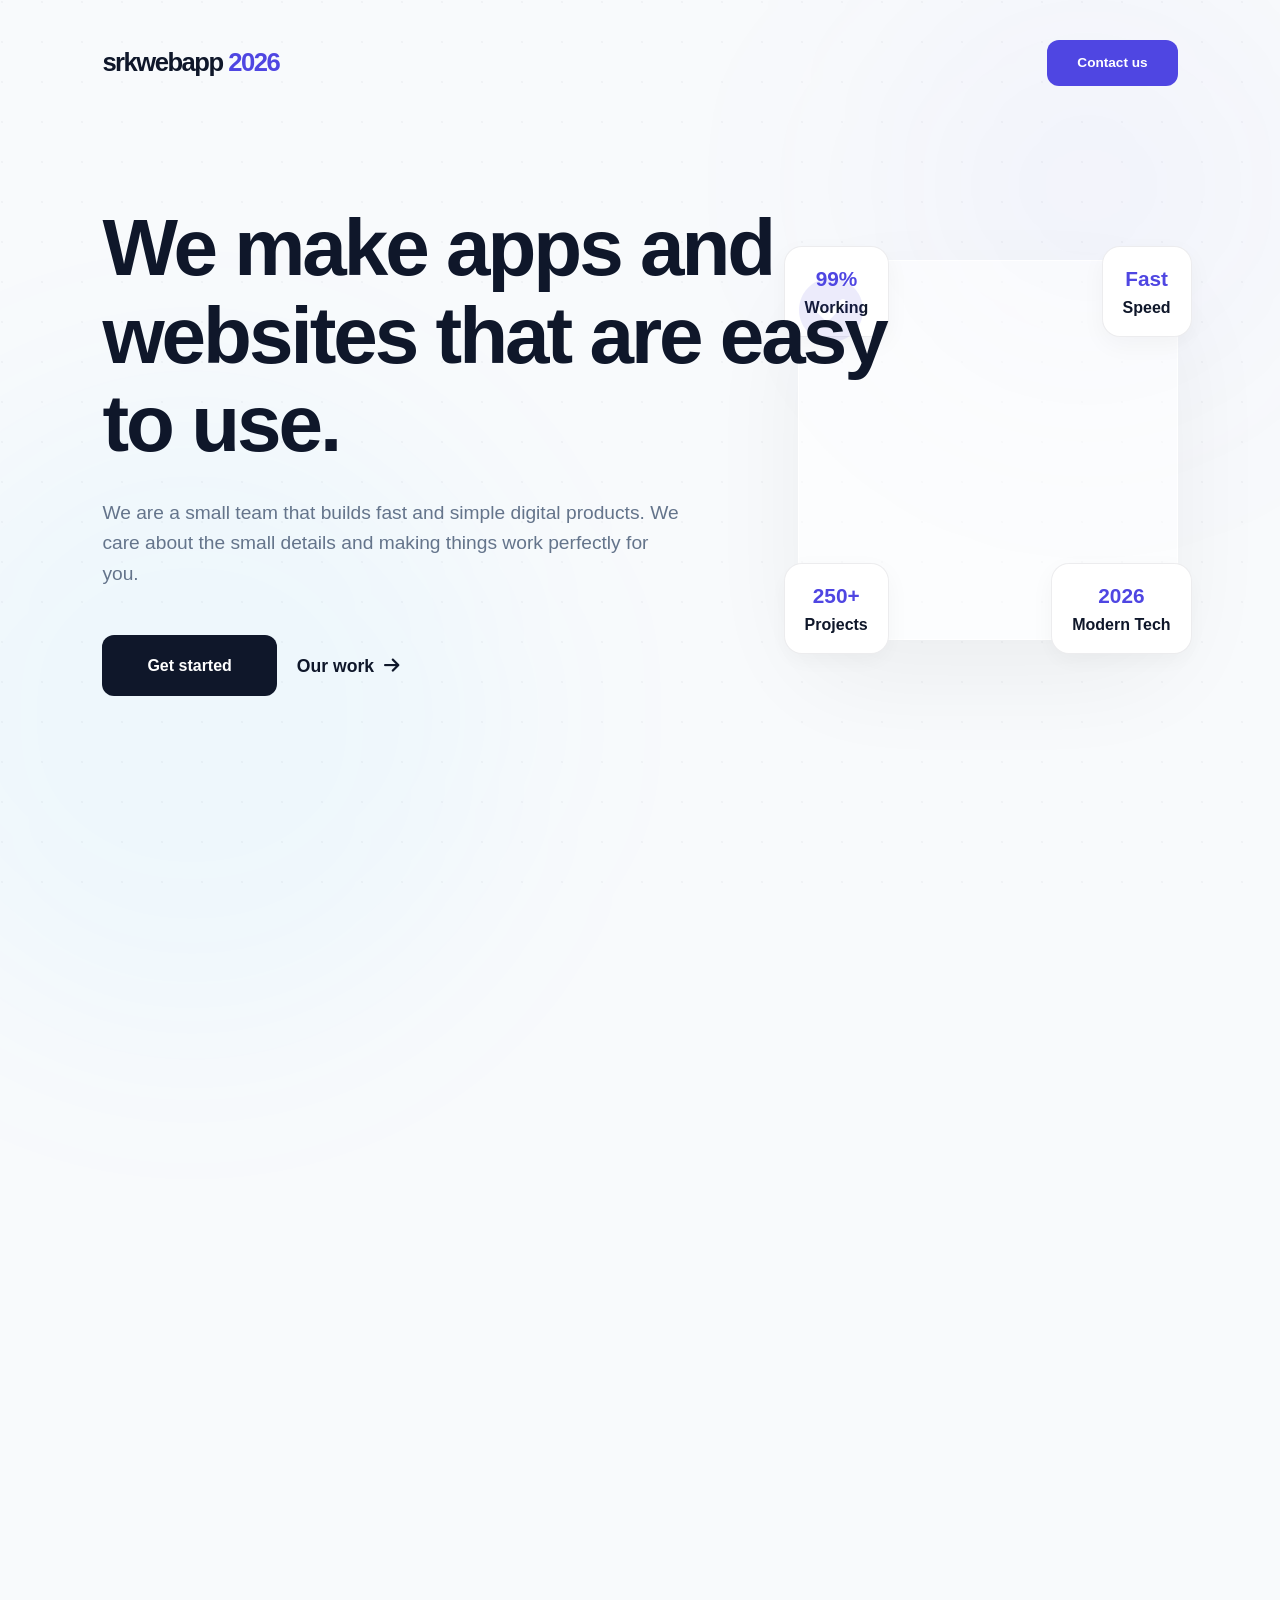
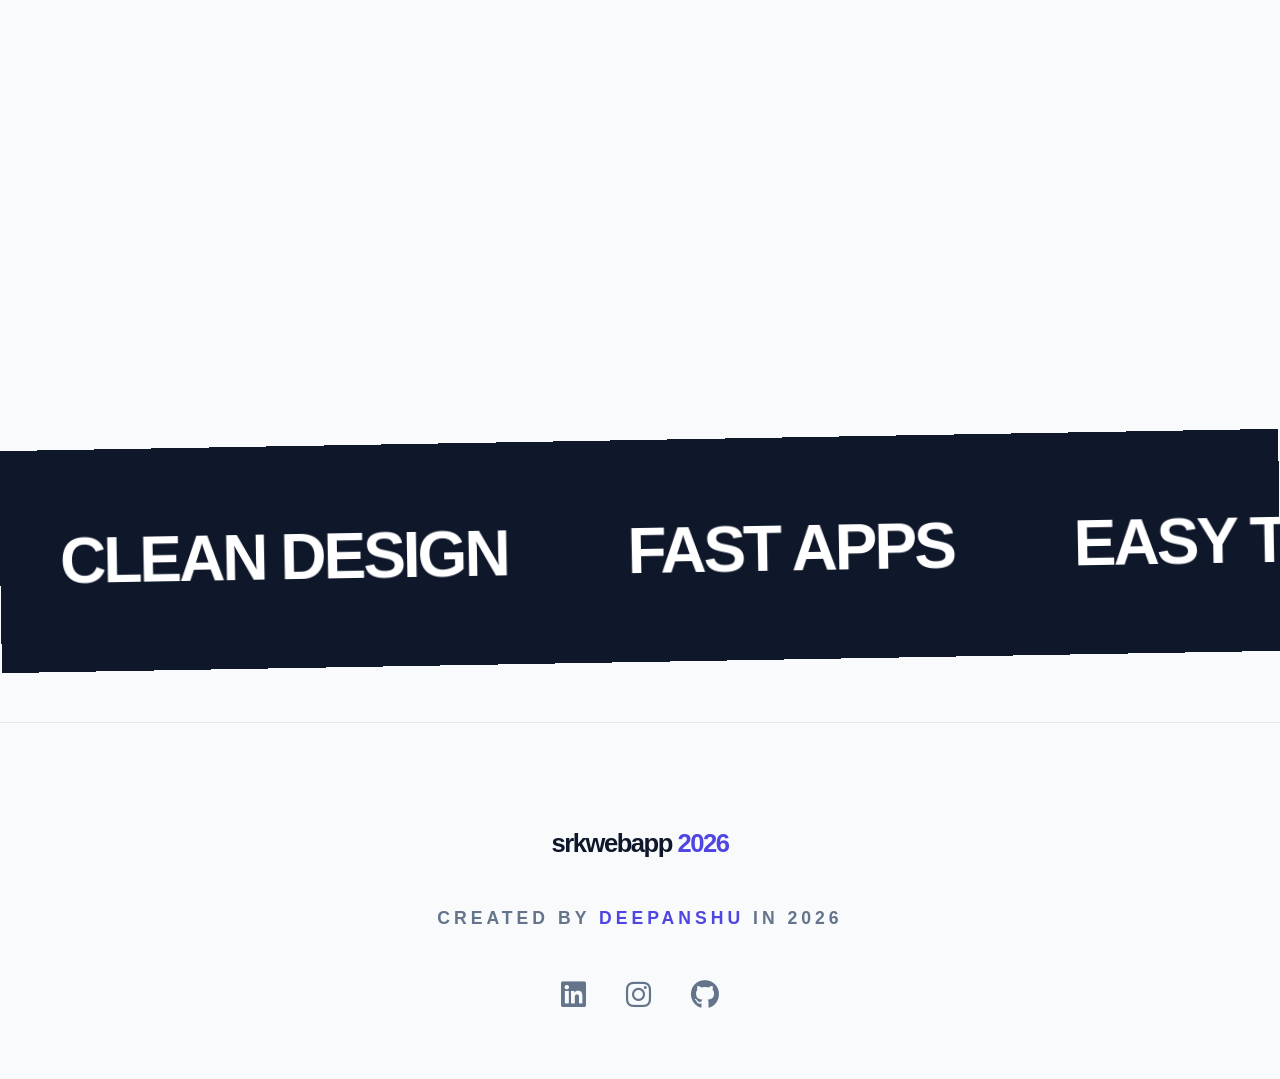
==== index.html @ eb06838a "Add files via upload" ====
<!DOCTYPE html>
<html lang="en">
<head>
    <meta charset="UTF-8">
    <meta name="viewport" content="width=device-width, initial-scale=1.0">
    <title>SRKWebApp | Deepanshu 2026</title>
    <link rel="stylesheet" href="https://cdnjs.cloudflare.com/ajax/libs/font-awesome/6.4.0/css/all.min.css">
    
    <style>
        :root {
            --primary: #4F46E2;
            --secondary: #0EA5E9;
            --accent: #F43F5E;
            --bg: #F8FAFC;
            --card-bg: rgba(255, 255, 255, 0.8);
            --text: #0F172A;
            --text-muted: #64748B;
            --glass: rgba(255, 255, 255, 0.8);
            --easing: cubic-bezier(0.16, 1, 0.3, 1);
            --border: rgba(15, 23, 42, 0.08);
        }

        * {
            margin: 0;
            padding: 0;
            box-sizing: border-box;
        }

        body {
            font-family: -apple-system, BlinkMacSystemFont, "Segoe UI", Roboto, Helvetica, Arial, sans-serif, "Apple Color Emoji", "Segoe UI Emoji";
            background-color: var(--bg);
            color: var(--text);
            line-height: 1.6;
            overflow-x: hidden;
            -webkit-font-smoothing: antialiased;
            cursor: default;
        }

        a, button, .wheel-card, .magnetic { cursor: pointer; }

        .bg-canvas {
            position: fixed;
            inset: 0;
            z-index: -2;
            background-image: radial-gradient(circle at 2px 2px, rgba(15, 23, 42, 0.03) 1px, transparent 0);
            background-size: 40px 40px;
        }

        .glow {
            position: fixed;
            width: 50vw;
            height: 50vw;
            border-radius: 50%;
            pointer-events: none;
            z-index: -1;
            filter: blur(100px);
            background: radial-gradient(circle, rgba(79, 70, 226, 0.05) 0%, transparent 70%);
        }
        .glow-1 { top: -15%; right: -10%; }
        .glow-2 { bottom: -15%; left: -10%; background: rgba(14, 165, 233, 0.04); }

        header {
            position: fixed;
            top: 0; width: 100%;
            padding: 40px 8%;
            display: flex;
            justify-content: space-between;
            align-items: center;
            z-index: 1000;
            transition: 0.6s var(--easing);
        }

        header.scrolled {
            padding: 20px 8%;
            background: var(--glass);
            backdrop-filter: blur(25px);
            border-bottom: 1px solid var(--border);
        }

        .logo { 
            font-size: 1.6rem; 
            font-weight: 800; 
            text-decoration: none; 
            color: var(--text); 
            letter-spacing: -1.5px; 
            text-transform: lowercase;
        }
        .logo span { color: var(--primary); }

        .hero {
            height: 100vh;
            display: flex;
            align-items: center;
            padding: 0 8%;
            position: relative;
        }

        .hero-content { max-width: 800px; position: relative; z-index: 2; }
        .hero h1 { font-size: clamp(2.5rem, 8vw, 5rem); line-height: 1.1; margin-bottom: 30px; font-weight: 800; letter-spacing: -3px; }
        .hero p { font-size: 1.2rem; color: var(--text-muted); max-width: 580px; margin-bottom: 45px; }

        .btn {
            padding: 18px 45px;
            background: var(--text);
            color: white;
            text-decoration: none;
            border-radius: 12px;
            font-weight: 700;
            display: inline-flex;
            align-items: center;
            gap: 12px;
            transition: 0.6s var(--easing);
            border: none;
        }
        .btn:hover { background: var(--primary); transform: translateY(-5px); box-shadow: 0 15px 35px rgba(79, 70, 226, 0.2); }

        .wheel-section {
            height: 120vh;
            display: flex;
            align-items: center;
            justify-content: center;
            overflow: hidden;
            perspective: 2000px;
            background: radial-gradient(circle at center, rgba(79, 70, 226, 0.02) 0%, transparent 80%);
        }

        .wheel-container {
            position: relative;
            width: 400px;
            height: 480px;
            transform-style: preserve-3d;
            transition: transform 0.1s linear;
        }

        .wheel-card {
            position: absolute;
            inset: 0;
            background: white;
            backdrop-filter: blur(15px);
            border-radius: 32px;
            border: 1px solid var(--border);
            padding: 40px;
            display: flex;
            flex-direction: column;
            justify-content: center;
            text-align: center;
            backface-visibility: hidden;
            box-shadow: 0 20px 60px rgba(0,0,0,0.03);
            transition: 0.6s var(--easing);
        }
        .wheel-card i { font-size: 3rem; color: var(--primary); margin-bottom: 25px; }
        .wheel-card h3 { font-size: 1.6rem; font-weight: 800; margin-bottom: 12px; }
        .wheel-card p { color: var(--text-muted); font-size: 1rem; line-height: 1.5; }

        .plate-container {
            position: absolute;
            width: 380px;
            height: 380px;
            perspective: 2500px;
            right: 8%;
            top: 50%;
            transform: translateY(-50%);
            z-index: 1;
        }

        .data-plate {
            width: 100%;
            height: 100%;
            background: rgba(255, 255, 255, 0.5);
            backdrop-filter: blur(30px);
            border: 1px solid rgba(255, 255, 255, 0.8);
            border-radius: 60px;
            position: relative;
            transform-style: preserve-3d;
            box-shadow: 0 40px 100px rgba(0,0,0,0.05);
        }

        .corner-data {
            position: absolute;
            padding: 15px 20px;
            background: white;
            border-radius: 18px;
            box-shadow: 0 8px 25px rgba(0,0,0,0.04);
            border: 1px solid var(--border);
            font-weight: 700;
            transition: 0.6s var(--easing);
            text-align: center;
        }
        .corner-data:hover { transform: scale(1.1) translateZ(50px); border-color: var(--primary); }
        .c-1 { top: -15px; left: -15px; }
        .c-2 { top: -15px; right: -15px; }
        .c-3 { bottom: -15px; left: -15px; }
        .c-4 { bottom: -15px; right: -15px; }

        .data-val { display: block; font-size: 1.3rem; font-weight: 800; color: var(--primary); }

        .ticker {
            padding: 60px 0;
            background: var(--text);
            color: white;
            overflow: hidden;
            transform: rotate(-1deg);
            margin: 60px 0;
            font-weight: 800;
        }

        .ticker-track { display: flex; width: max-content; animation: scroll 60s linear infinite; }
        @keyframes scroll { 0% { transform: translateX(0); } 100% { transform: translateX(-50%); } }
        .ticker-item { font-size: 4rem; padding: 0 60px; letter-spacing: -3px; }

        footer {
            padding: 100px 8% 60px;
            text-align: center;
            border-top: 1px solid var(--border);
        }

        .footer-credit {
            margin-top: 40px;
            font-weight: 800;
            font-size: 1.1rem;
            letter-spacing: 4px;
            text-transform: uppercase;
            color: var(--text-muted);
        }
        .footer-credit span { color: var(--primary); }

        .social-links {
            display: flex;
            justify-content: center;
            gap: 40px;
            margin-top: 40px;
        }
        .social-links a { font-size: 1.8rem; color: var(--text-muted); transition: 0.3s; }
        .social-links a:hover { color: var(--primary); transform: translateY(-8px); }

        @media (max-width: 1150px) {
            .plate-container { display: none; }
            .hero { text-align: center; justify-content: center; }
            .hero p { margin: 0 auto 40px; }
            .wheel-container { width: 320px; height: 420px; }
        }
    </style>
</head>
<body>

    <div class="bg-canvas"></div>
    <div class="glow glow-1"></div>
    <div class="glow glow-2"></div>

    <header id="navbar">
        <a href="#" class="logo">srkwebapp <span>2026</span></a>
        <a href="#contact" class="btn" style="padding: 12px 30px; font-size: 0.85rem; background: var(--primary);">Contact us</a>
    </header>

    <main>
        <section class="hero">
            <div class="hero-content">
                <h1 id="hero-title">We make apps and websites that are easy to use.</h1>
                <p>We are a small team that builds fast and simple digital products. We care about the small details and making things work perfectly for you.</p>
                <div style="display: flex; gap: 20px; justify-content: inherit;">
                    <a href="#contact" class="btn">Get started</a>
                    <a href="#services" style="text-decoration: none; color: var(--text); font-weight: 750; display: flex; align-items: center; gap: 10px; font-size: 1.1rem;">Our work <i class="fas fa-arrow-right"></i></a>
                </div>
            </div>

            <div class="plate-container">
                <div class="data-plate">
                    <div class="corner-data c-1 magnetic">
                        <span class="data-val">99%</span>
                        <span>Working</span>
                    </div>
                    <div class="corner-data c-2 magnetic">
                        <span class="data-val">Fast</span>
                        <span>Speed</span>
                    </div>
                    <div class="corner-data c-3 magnetic">
                        <span class="data-val">250+</span>
                        <span>Projects</span>
                    </div>
                    <div class="corner-data c-4 magnetic">
                        <span class="data-val">2026</span>
                        <span>Modern Tech</span>
                    </div>
                    <div style="font-size: 4rem; color: var(--primary); opacity: 0.1;">
                        <i class="fas fa-check-circle"></i>
                    </div>
                </div>
            </div>
        </section>

        <section class="wheel-section" id="services">
            <div class="wheel-container" id="wheel">
                <div class="wheel-card">
                    <i class="fas fa-mobile-alt"></i>
                    <h3>Phone Apps</h3>
                    <p>We build simple apps for your phone that work great every time.</p>
                </div>
                <div class="wheel-card">
                    <i class="fas fa-laptop-code"></i>
                    <h3>Websites</h3>
                    <p>We build fast websites that help your business reach more people.</p>
                </div>
                <div class="wheel-card">
                    <i class="fas fa-heart"></i>
                    <h3>Good Design</h3>
                    <p>We make things look clean and easy to find, so you don't get lost.</p>
                </div>
                <div class="wheel-card">
                    <i class="fas fa-expand-arrows-alt"></i>
                    <h3>Ready for More</h3>
                    <p>Our code is built to stay fast even as your business gets bigger.</p>
                </div>
                <div class="wheel-card">
                    <i class="fas fa-smile"></i>
                    <h3>We're Here to Help</h3>
                    <p>If you have a problem, we are here to talk and fix it quickly.</p>
                </div>
            </div>
        </section>

        <div class="ticker">
            <div class="ticker-track">
                <div class="ticker-item">CLEAN DESIGN</div>
                <div class="ticker-item">FAST APPS</div>
                <div class="ticker-item">EASY TO USE</div>
                <div class="ticker-item">SIMPLE TECH</div>
                <div class="ticker-item">CLEAN DESIGN</div>
                <div class="ticker-item">FAST APPS</div>
                <div class="ticker-item">EASY TO USE</div>
                <div class="ticker-item">SIMPLE TECH</div>
            </div>
        </div>
    </main>

    <footer>
        <div class="logo">srkwebapp <span>2026</span></div>
        <div class="footer-credit">
            Created by <span>DEEpanshu</span> in 2026
        </div>
        <div class="social-links">
            <a href="https://www.linkedin.com/in/iamdeepanshukumar" target="_blank"><i class="fab fa-linkedin"></i></a>
            <a href="https://www.instagram.com/iamdeepanshukumar/" target="_blank"><i class="fab fa-instagram"></i></a>
            <a href="#"><i class="fab fa-github"></i></a>
        </div>
    </footer>

    <script>
        document.addEventListener('DOMContentLoaded', () => {
            const wheel = document.getElementById('wheel');
            const cards = document.querySelectorAll('.wheel-card');
            const plate = document.querySelector('.data-plate');
            const navbar = document.getElementById('navbar');
            
            const totalCards = cards.length;
            const radius = window.innerWidth > 1150 ? 550 : 400;
            const angleStep = 360 / totalCards;
            let currentRotation = 0;

            cards.forEach((card, i) => {
                card.style.transform = `rotateY(${i * angleStep}deg) translateZ(${radius}px)`;
            });

            function updateWheel() {
                currentRotation += 0.08;
                wheel.style.transform = `rotateY(${currentRotation}deg)`;
                requestAnimationFrame(updateWheel);
            }
            updateWheel();

            document.addEventListener('mousemove', (e) => {
                if (plate) {
                    const tiltX = (window.innerWidth / 2 - e.pageX) / 45;
                    const tiltY = (window.innerHeight / 2 - e.pageY) / 45;
                    plate.style.transform = `rotateY(${tiltX}deg) rotateX(${tiltY}deg)`;
                }
            });

            const magnetics = document.querySelectorAll('.magnetic, a, button');
            magnetics.forEach(el => {
                el.addEventListener('mousemove', (e) => {
                    const rect = el.getBoundingClientRect();
                    const x = (e.clientX - rect.left - rect.width / 2) * 0.3;
                    const y = (e.clientY - rect.top - rect.height / 2) * 0.3;
                    el.style.transform = `translate(${x}px, ${y}px)`;
                });
                el.addEventListener('mouseleave', () => {
                    el.style.transform = 'translate(0, 0)';
                });
            });

            const observer = new IntersectionObserver((entries) => {
                entries.forEach(entry => {
                    if (entry.isIntersecting) {
                        entry.target.animate([
                            { opacity: 0, transform: 'translateY(40px)' },
                            { opacity: 1, transform: 'translateY(0)' }
                        ], { duration: 1200, easing: 'cubic-bezier(0.16, 1, 0.3, 1)', fill: 'forwards' });
                        observer.unobserve(entry.target);
                    }
                });
            }, { threshold: 0.1 });

            document.querySelectorAll('section, footer').forEach(el => observer.observe(el));

            window.addEventListener('scroll', () => {
                navbar.classList.toggle('scrolled', window.scrollY > 80);
            });
        });
    </script>
</body>
</html>
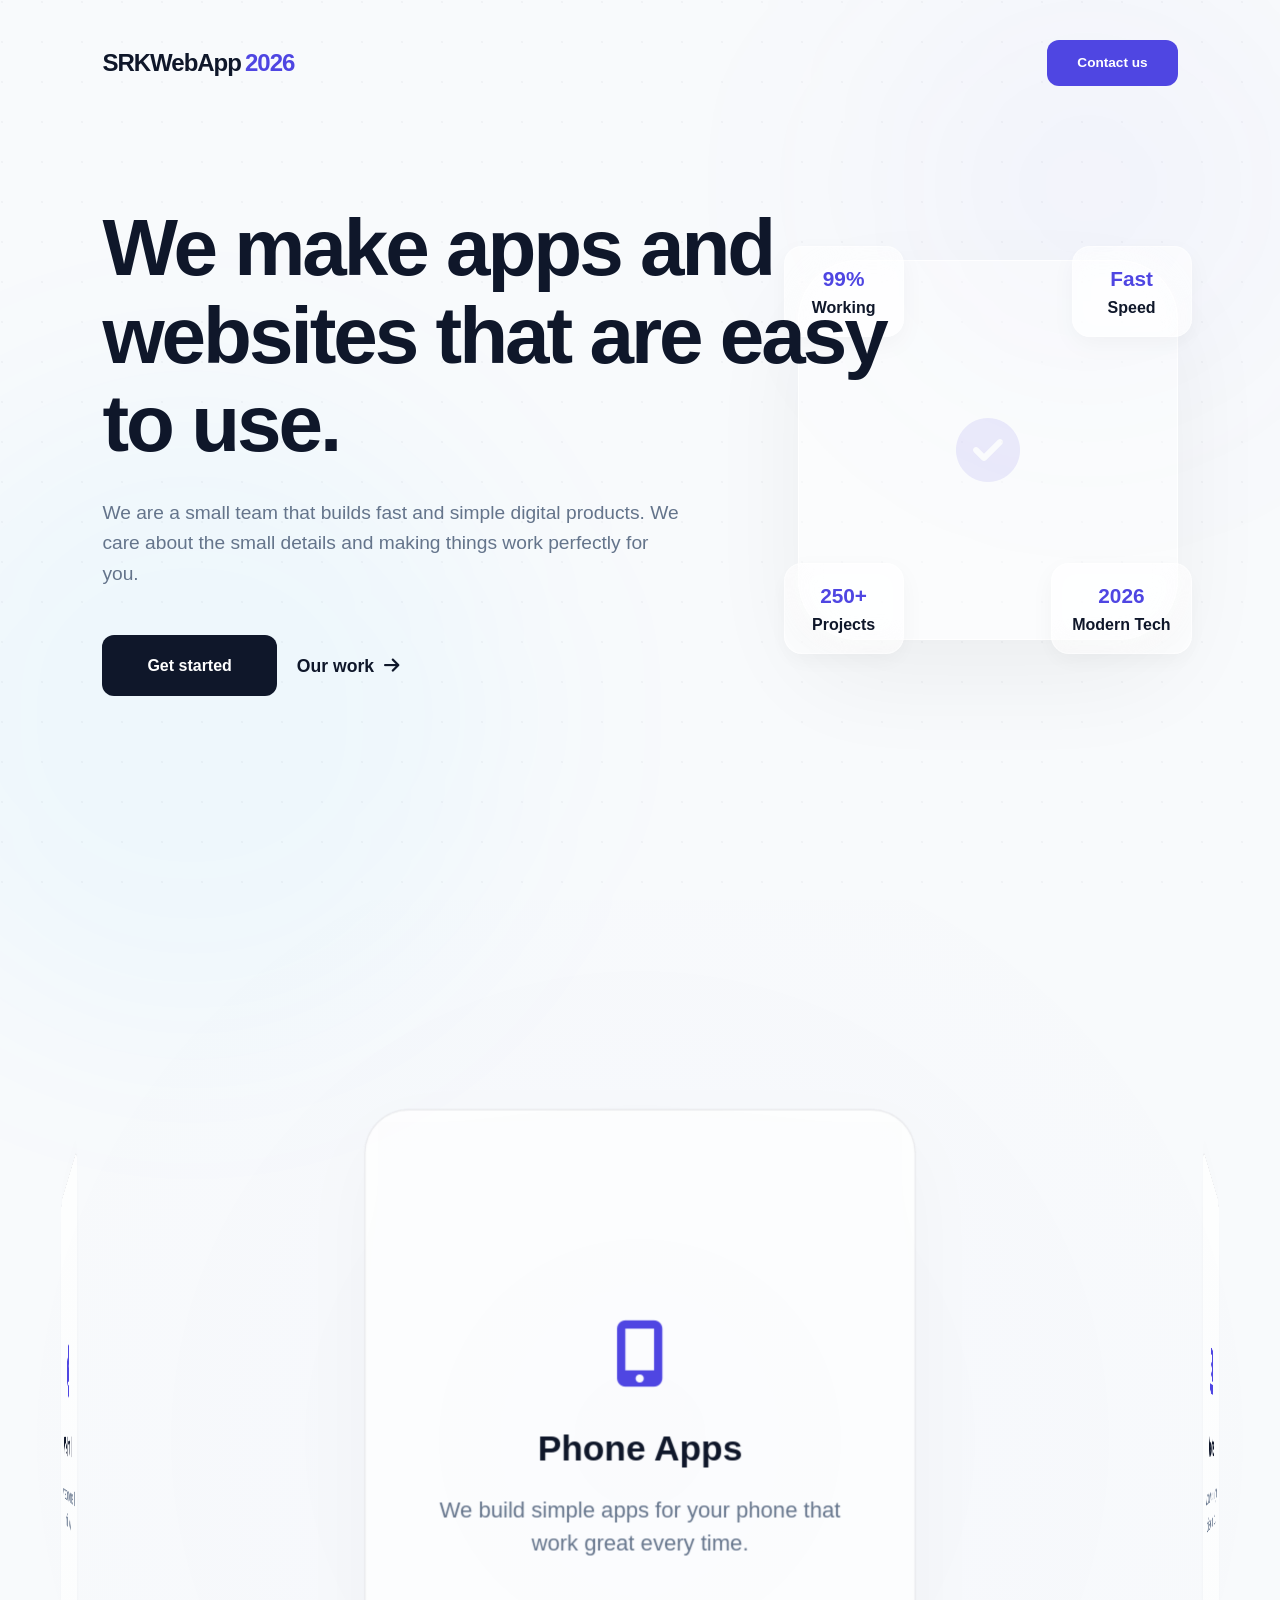
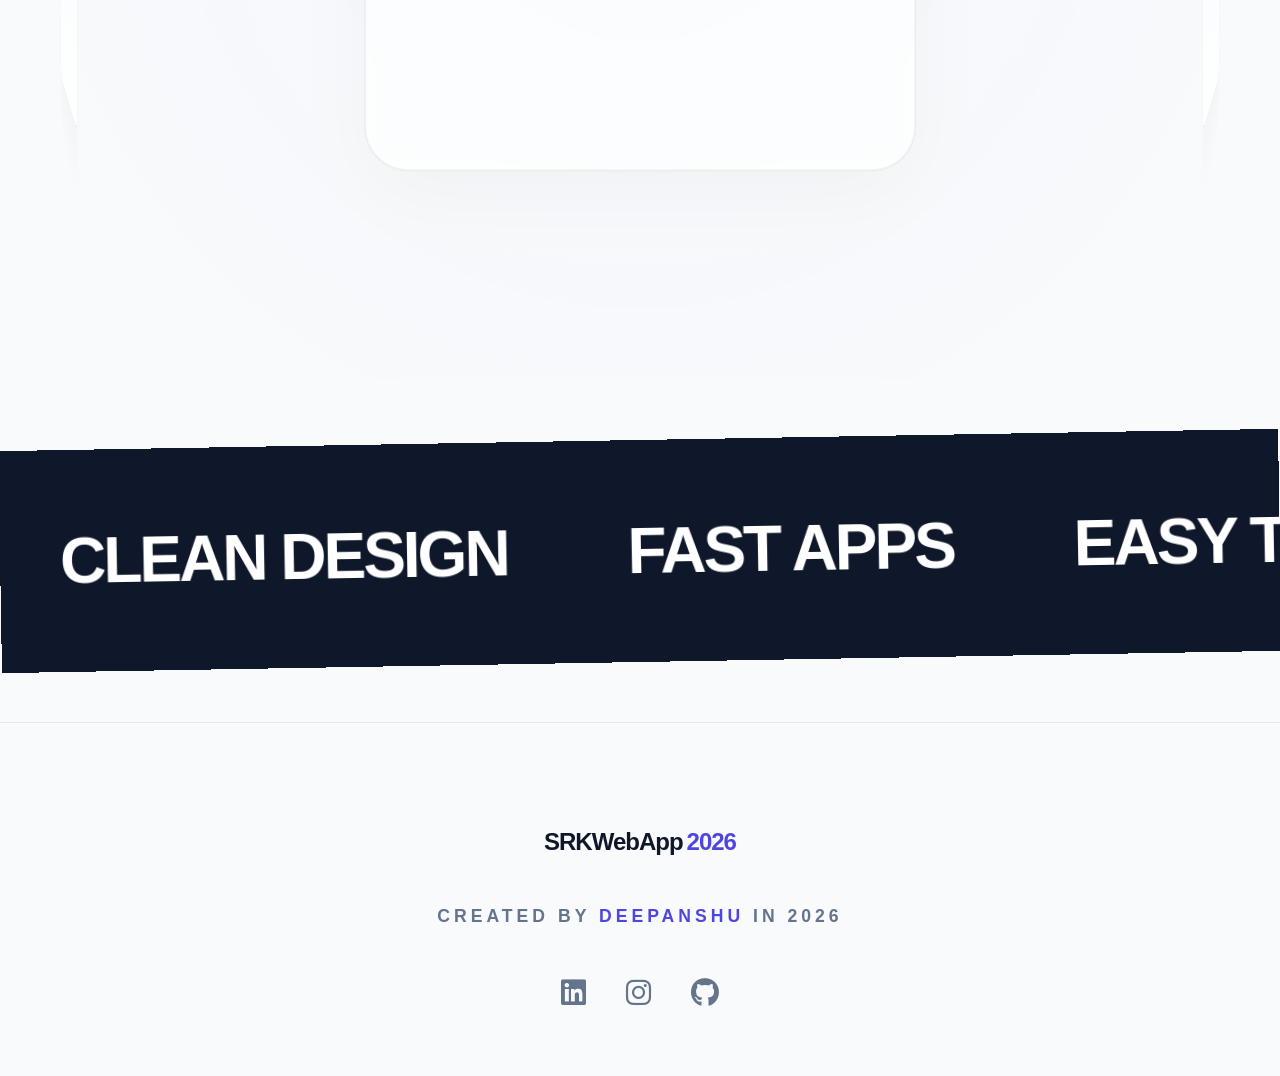
==== commit 6196f4c3: "Add files via upload" ====
--- a/index.html
+++ b/index.html
@@ -15,7 +15,7 @@
             --card-bg: rgba(255, 255, 255, 0.8);
             --text: #0F172A;
             --text-muted: #64748B;
-            --glass: rgba(255, 255, 255, 0.8);
+            --glass: rgba(255, 255, 255, 0.7);
             --easing: cubic-bezier(0.16, 1, 0.3, 1);
             --border: rgba(15, 23, 42, 0.08);
         }
@@ -61,7 +61,8 @@
 
         header {
             position: fixed;
-            top: 0; width: 100%;
+            top: 0; 
+            width: 100%;
             padding: 40px 8%;
             display: flex;
             justify-content: space-between;
@@ -78,12 +79,14 @@
         }
 
         .logo { 
-            font-size: 1.6rem; 
+            font-size: 1.5rem; 
             font-weight: 800; 
             text-decoration: none; 
             color: var(--text); 
-            letter-spacing: -1.5px; 
-            text-transform: lowercase;
+            letter-spacing: -1px;
+            display: flex;
+            align-items: center;
+            gap: 4px;
         }
         .logo span { color: var(--primary); }
 
@@ -135,7 +138,7 @@
         .wheel-card {
             position: absolute;
             inset: 0;
-            background: white;
+            background: rgba(255, 255, 255, 0.7);
             backdrop-filter: blur(15px);
             border-radius: 32px;
             border: 1px solid var(--border);
@@ -166,7 +169,7 @@
         .data-plate {
             width: 100%;
             height: 100%;
-            background: rgba(255, 255, 255, 0.5);
+            background: rgba(255, 255, 255, 0.4);
             backdrop-filter: blur(30px);
             border: 1px solid rgba(255, 255, 255, 0.8);
             border-radius: 60px;
@@ -178,15 +181,21 @@
         .corner-data {
             position: absolute;
             padding: 15px 20px;
-            background: white;
+            background: rgba(255, 255, 255, 0.6);
+            backdrop-filter: blur(12px);
             border-radius: 18px;
             box-shadow: 0 8px 25px rgba(0,0,0,0.04);
-            border: 1px solid var(--border);
+            border: 1px solid rgba(255, 255, 255, 0.5);
             font-weight: 700;
             transition: 0.6s var(--easing);
             text-align: center;
-        }
-        .corner-data:hover { transform: scale(1.1) translateZ(50px); border-color: var(--primary); }
+            min-width: 120px;
+        }
+        .corner-data:hover { 
+            transform: scale(1.1) translateZ(50px); 
+            border-color: var(--primary);
+            background: rgba(255, 255, 255, 0.85);
+        }
         .c-1 { top: -15px; left: -15px; }
         .c-2 { top: -15px; right: -15px; }
         .c-3 { bottom: -15px; left: -15px; }
@@ -248,7 +257,7 @@
     <div class="glow glow-2"></div>
 
     <header id="navbar">
-        <a href="#" class="logo">srkwebapp <span>2026</span></a>
+        <a href="#" class="logo">SRKWebApp <span>2026</span></a>
         <a href="#contact" class="btn" style="padding: 12px 30px; font-size: 0.85rem; background: var(--primary);">Contact us</a>
     </header>
 
@@ -281,7 +290,7 @@
                         <span class="data-val">2026</span>
                         <span>Modern Tech</span>
                     </div>
-                    <div style="font-size: 4rem; color: var(--primary); opacity: 0.1;">
+                    <div style="font-size: 4rem; color: var(--primary); opacity: 0.1; display: flex; align-items: center; justify-content: center; height: 100%;">
                         <i class="fas fa-check-circle"></i>
                     </div>
                 </div>
@@ -333,7 +342,7 @@
     </main>
 
     <footer>
-        <div class="logo">srkwebapp <span>2026</span></div>
+        <div class="logo" style="justify-content: center; margin-bottom: 20px;">SRKWebApp <span>2026</span></div>
         <div class="footer-credit">
             Created by <span>DEEpanshu</span> in 2026
         </div>
@@ -360,12 +369,22 @@
                 card.style.transform = `rotateY(${i * angleStep}deg) translateZ(${radius}px)`;
             });
 
-            function updateWheel() {
-                currentRotation += 0.08;
+            window.addEventListener('wheel', (e) => {
+                const scrollFactor = 0.1;
+                currentRotation += e.deltaY * scrollFactor;
                 wheel.style.transform = `rotateY(${currentRotation}deg)`;
-                requestAnimationFrame(updateWheel);
-            }
-            updateWheel();
+            });
+
+            let startX = 0;
+            window.addEventListener('touchstart', e => {
+                startX = e.touches[0].clientX;
+            });
+            window.addEventListener('touchmove', e => {
+                const delta = e.touches[0].clientX - startX;
+                currentRotation -= delta * 0.2;
+                wheel.style.transform = `rotateY(${currentRotation}deg)`;
+                startX = e.touches[0].clientX;
+            });
 
             document.addEventListener('mousemove', (e) => {
                 if (plate) {
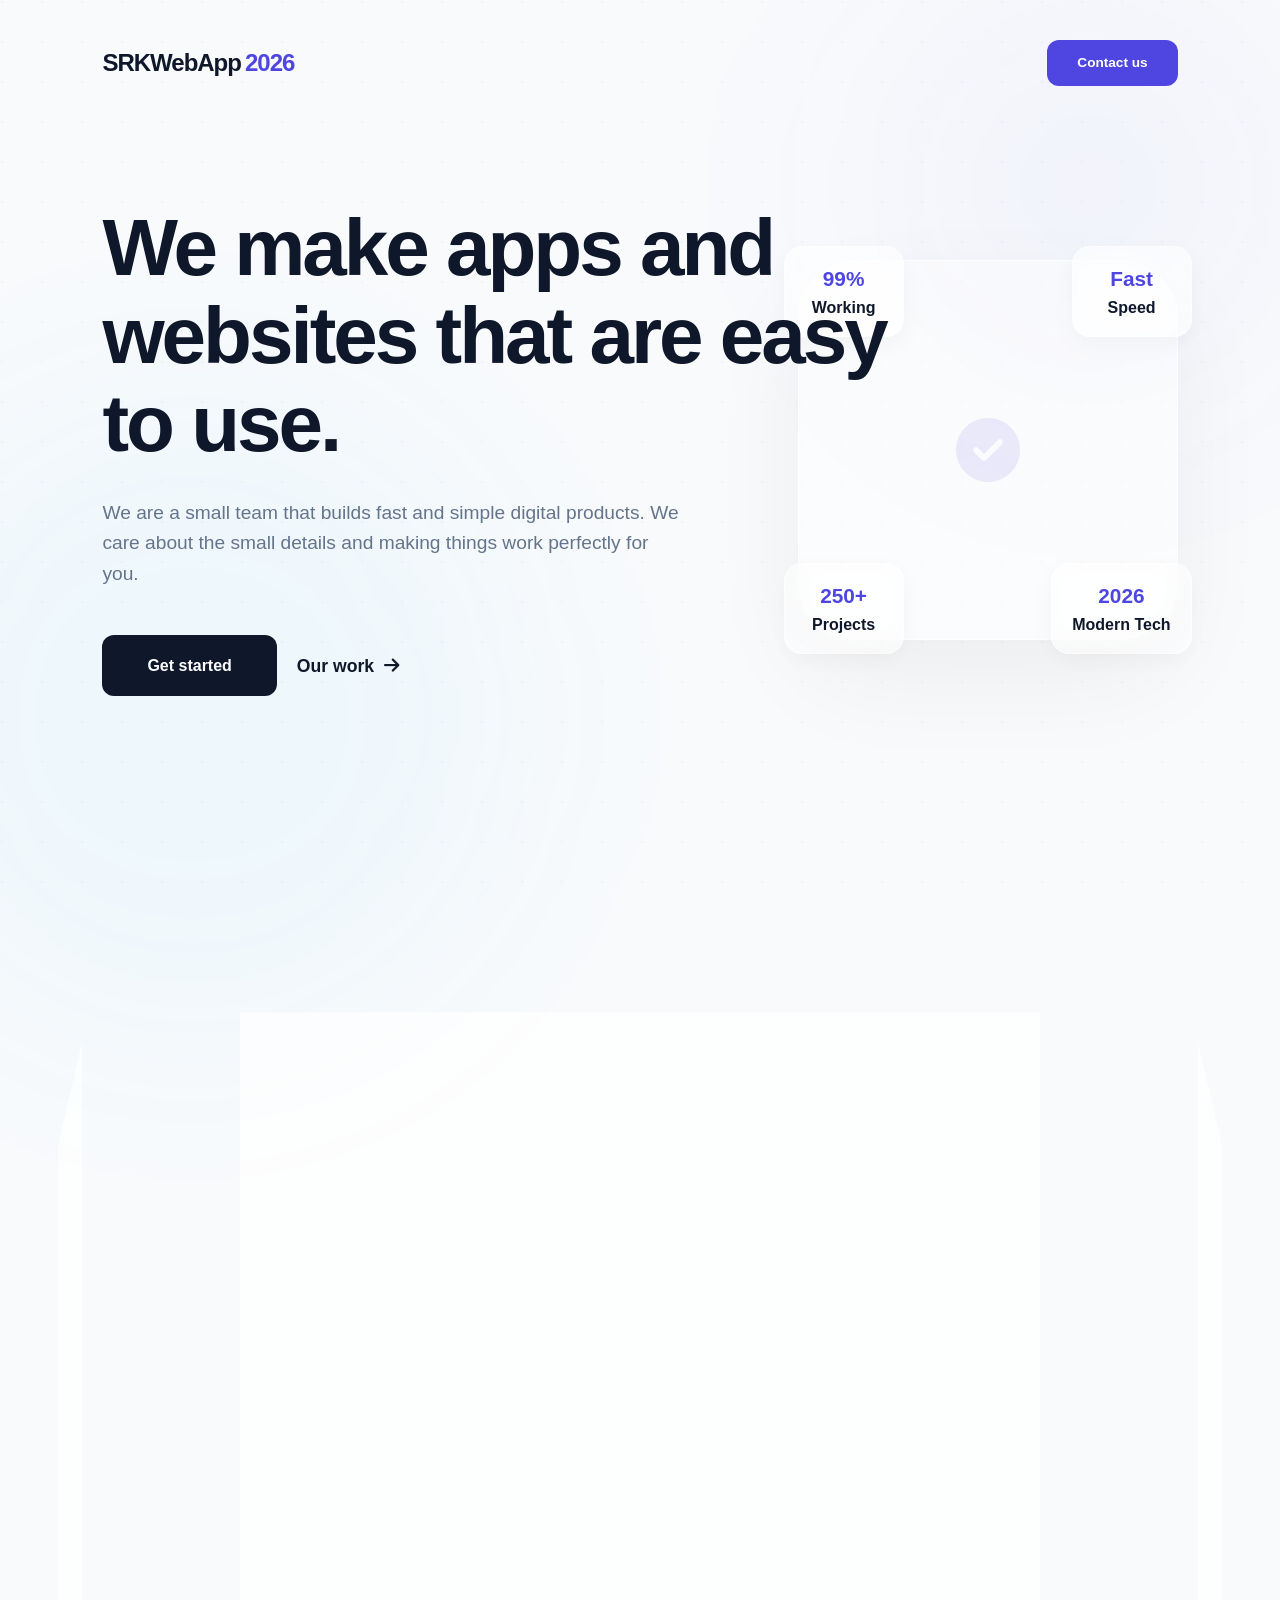
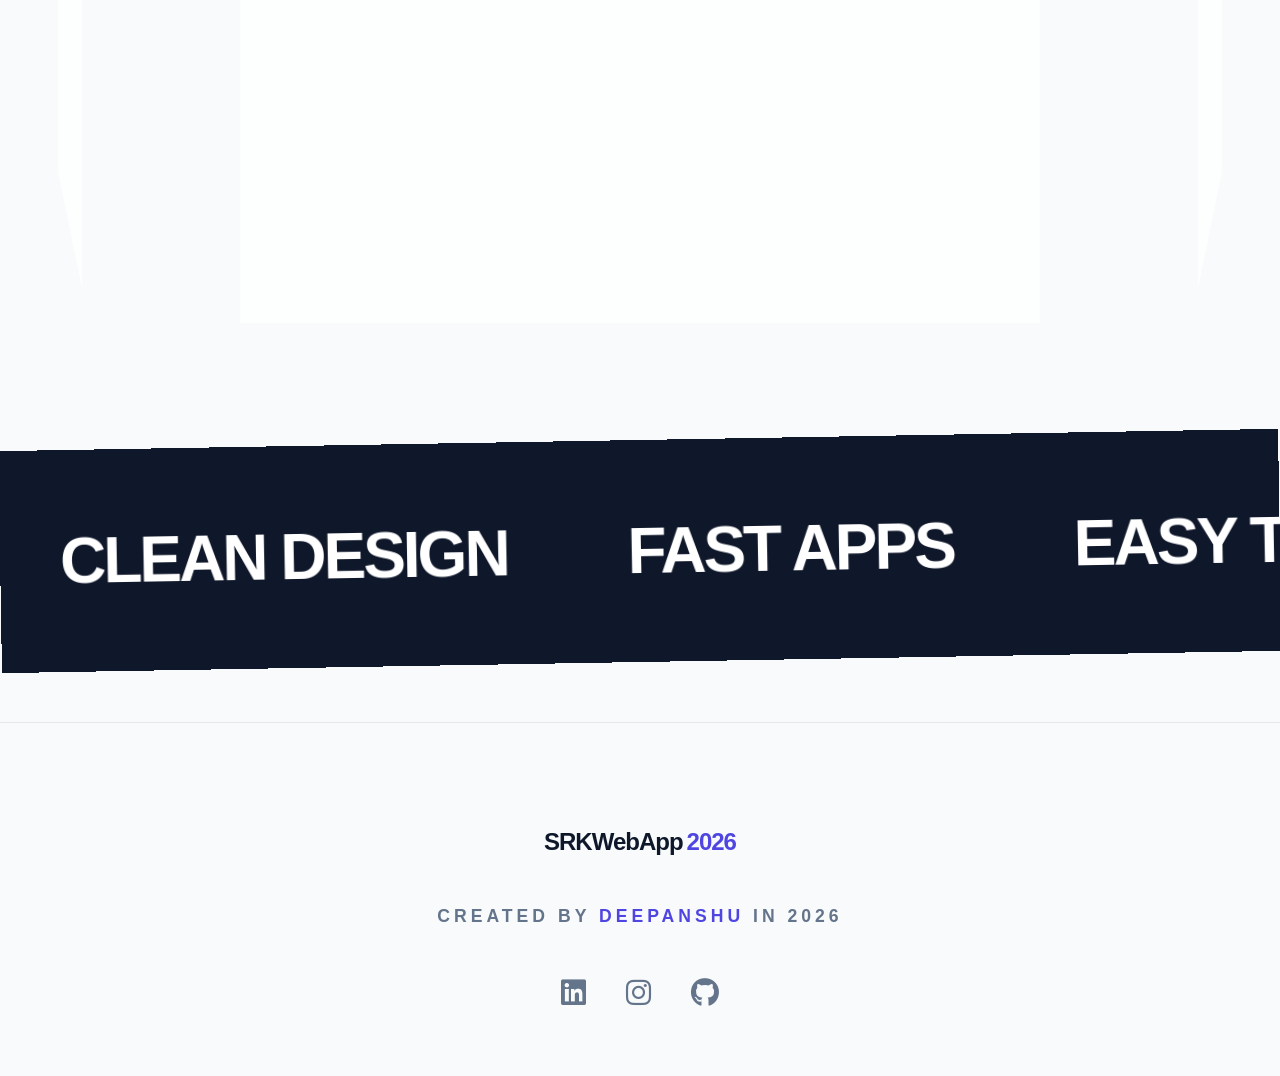
==== commit fb2286b5: "Update index.html" ====
--- a/index.html
+++ b/index.html
@@ -427,4 +427,4 @@
         });
     </script>
 </body>
-</html>+</html>
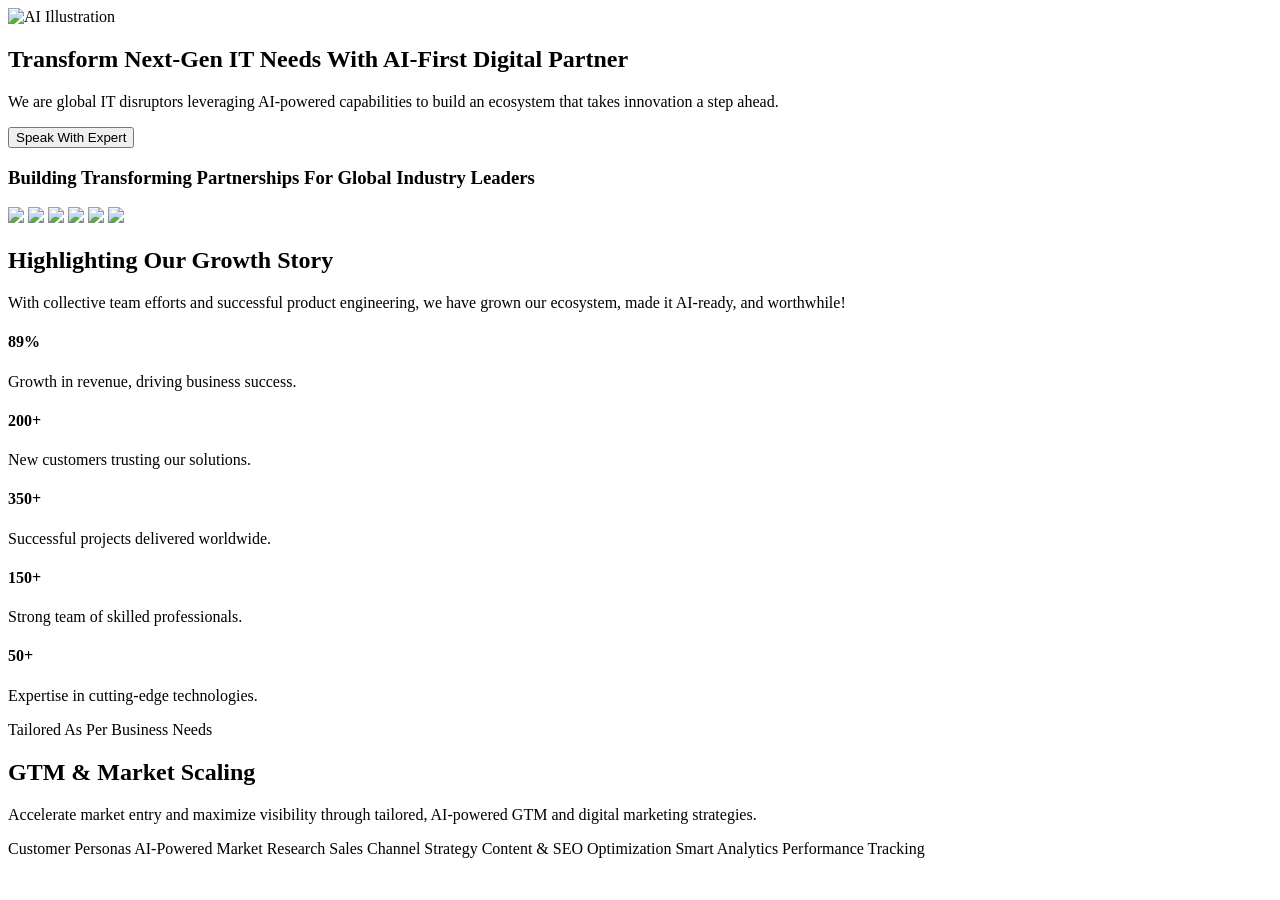
==== commit 63100abc: "Update index.html" ====
--- a/index.html
+++ b/index.html
@@ -1,430 +1,123 @@
 <!DOCTYPE html>
 <html lang="en">
 <head>
-    <meta charset="UTF-8">
-    <meta name="viewport" content="width=device-width, initial-scale=1.0">
-    <title>SRKWebApp | Deepanshu 2026</title>
-    <link rel="stylesheet" href="https://cdnjs.cloudflare.com/ajax/libs/font-awesome/6.4.0/css/all.min.css">
-    
-    <style>
-        :root {
-            --primary: #4F46E2;
-            --secondary: #0EA5E9;
-            --accent: #F43F5E;
-            --bg: #F8FAFC;
-            --card-bg: rgba(255, 255, 255, 0.8);
-            --text: #0F172A;
-            --text-muted: #64748B;
-            --glass: rgba(255, 255, 255, 0.7);
-            --easing: cubic-bezier(0.16, 1, 0.3, 1);
-            --border: rgba(15, 23, 42, 0.08);
-        }
+  <meta charset="UTF-8" />
+  <title>Project</title>
+  <link rel="stylesheet" href="style.css" />
+</head>
+<body>  
+<section class="hero">
+  <div class="hero-image">
+    <img src="ss.jpg" alt="AI Illustration" />
+  </div>
 
-        * {
-            margin: 0;
-            padding: 0;
-            box-sizing: border-box;
-        }
+  <div class="hero-text">
+    <h1>
+      Transform Next-Gen IT Needs With
+      <span>AI-First Digital Partner</span>
+    </h1>
 
-        body {
-            font-family: -apple-system, BlinkMacSystemFont, "Segoe UI", Roboto, Helvetica, Arial, sans-serif, "Apple Color Emoji", "Segoe UI Emoji";
-            background-color: var(--bg);
-            color: var(--text);
-            line-height: 1.6;
-            overflow-x: hidden;
-            -webkit-font-smoothing: antialiased;
-            cursor: default;
-        }
+    <p>
+      We are global IT disruptors leveraging AI-powered capabilities to build
+      an ecosystem that takes innovation a step ahead.
+    </p>
 
-        a, button, .wheel-card, .magnetic { cursor: pointer; }
+    <button class="hero-btn">Speak With Expert</button>
+  </div>
+</section>
 
-        .bg-canvas {
-            position: fixed;
-            inset: 0;
-            z-index: -2;
-            background-image: radial-gradient(circle at 2px 2px, rgba(15, 23, 42, 0.03) 1px, transparent 0);
-            background-size: 40px 40px;
-        }
+<section class="partners-card">
+  <h3 class="partners-heading">
+    Building Transforming <span>Partnerships</span> For Global Industry Leaders
+  </h3>
 
-        .glow {
-            position: fixed;
-            width: 50vw;
-            height: 50vw;
-            border-radius: 50%;
-            pointer-events: none;
-            z-index: -1;
-            filter: blur(100px);
-            background: radial-gradient(circle, rgba(79, 70, 226, 0.05) 0%, transparent 70%);
-        }
-        .glow-1 { top: -15%; right: -10%; }
-        .glow-2 { bottom: -15%; left: -10%; background: rgba(14, 165, 233, 0.04); }
+  <div class="carousel-wrapper">
+    <div class="carousel-mask"></div>
 
-        header {
-            position: fixed;
-            top: 0; 
-            width: 100%;
-            padding: 40px 8%;
-            display: flex;
-            justify-content: space-between;
-            align-items: center;
-            z-index: 1000;
-            transition: 0.6s var(--easing);
-        }
+    <div class="carousel">
+      <div class="carousel-track">
+        <img src="logos/khatabook.png" />
+        <img src="logos/zaggle.png" />
+        <img src="logos/caratlane.webp" />
 
-        header.scrolled {
-            padding: 20px 8%;
-            background: var(--glass);
-            backdrop-filter: blur(25px);
-            border-bottom: 1px solid var(--border);
-        }
+        
+        <img src="logos/khatabook.png" />
+        <img src="logos/zaggle.png" />
+        <img src="logos/caratlane.webp" />
+      </div>
+    </div>
+  </div>
+</section>
 
-        .logo { 
-            font-size: 1.5rem; 
-            font-weight: 800; 
-            text-decoration: none; 
-            color: var(--text); 
-            letter-spacing: -1px;
-            display: flex;
-            align-items: center;
-            gap: 4px;
-        }
-        .logo span { color: var(--primary); }
 
-        .hero {
-            height: 100vh;
-            display: flex;
-            align-items: center;
-            padding: 0 8%;
-            position: relative;
-        }
 
-        .hero-content { max-width: 800px; position: relative; z-index: 2; }
-        .hero h1 { font-size: clamp(2.5rem, 8vw, 5rem); line-height: 1.1; margin-bottom: 30px; font-weight: 800; letter-spacing: -3px; }
-        .hero p { font-size: 1.2rem; color: var(--text-muted); max-width: 580px; margin-bottom: 45px; }
 
-        .btn {
-            padding: 18px 45px;
-            background: var(--text);
-            color: white;
-            text-decoration: none;
-            border-radius: 12px;
-            font-weight: 700;
-            display: inline-flex;
-            align-items: center;
-            gap: 12px;
-            transition: 0.6s var(--easing);
-            border: none;
-        }
-        .btn:hover { background: var(--primary); transform: translateY(-5px); box-shadow: 0 15px 35px rgba(79, 70, 226, 0.2); }
+<section class="growth-story">
+  <div class="growth-header">
+    <h2 class="growth-title">
+      Highlighting Our <span>Growth</span> Story
+    </h2>
+    <p class="growth-desc">
+      With collective team efforts and successful product engineering,
+      we have grown our ecosystem, made it AI-ready, and worthwhile!
+    </p>
+  </div>
 
-        .wheel-section {
-            height: 120vh;
-            display: flex;
-            align-items: center;
-            justify-content: center;
-            overflow: hidden;
-            perspective: 2000px;
-            background: radial-gradient(circle at center, rgba(79, 70, 226, 0.02) 0%, transparent 80%);
-        }
+  <div class="growth-grid">
+    <div class="stat-card">
+      <h4>89%</h4>
+      <p>Growth in revenue, driving business success.</p>
+    </div>
 
-        .wheel-container {
-            position: relative;
-            width: 400px;
-            height: 480px;
-            transform-style: preserve-3d;
-            transition: transform 0.1s linear;
-        }
+    <div class="stat-card">
+      <h4>200+</h4>
+      <p>New customers trusting our solutions.</p>
+    </div>
 
-        .wheel-card {
-            position: absolute;
-            inset: 0;
-            background: rgba(255, 255, 255, 0.7);
-            backdrop-filter: blur(15px);
-            border-radius: 32px;
-            border: 1px solid var(--border);
-            padding: 40px;
-            display: flex;
-            flex-direction: column;
-            justify-content: center;
-            text-align: center;
-            backface-visibility: hidden;
-            box-shadow: 0 20px 60px rgba(0,0,0,0.03);
-            transition: 0.6s var(--easing);
-        }
-        .wheel-card i { font-size: 3rem; color: var(--primary); margin-bottom: 25px; }
-        .wheel-card h3 { font-size: 1.6rem; font-weight: 800; margin-bottom: 12px; }
-        .wheel-card p { color: var(--text-muted); font-size: 1rem; line-height: 1.5; }
+    <div class="stat-card center-card">
+      <h4>350+</h4>
+      <p>Successful projects delivered worldwide.</p>
+    </div>
 
-        .plate-container {
-            position: absolute;
-            width: 380px;
-            height: 380px;
-            perspective: 2500px;
-            right: 8%;
-            top: 50%;
-            transform: translateY(-50%);
-            z-index: 1;
-        }
+    <div class="stat-card">
+      <h4>150+</h4>
+      <p>Strong team of skilled professionals.</p>
+    </div>
 
-        .data-plate {
-            width: 100%;
-            height: 100%;
-            background: rgba(255, 255, 255, 0.4);
-            backdrop-filter: blur(30px);
-            border: 1px solid rgba(255, 255, 255, 0.8);
-            border-radius: 60px;
-            position: relative;
-            transform-style: preserve-3d;
-            box-shadow: 0 40px 100px rgba(0,0,0,0.05);
-        }
+    <div class="stat-card">
+      <h4>50+</h4>
+      <p>Expertise in cutting-edge technologies.</p>
+    </div>
+  </div>
+</section>
 
-        .corner-data {
-            position: absolute;
-            padding: 15px 20px;
-            background: rgba(255, 255, 255, 0.6);
-            backdrop-filter: blur(12px);
-            border-radius: 18px;
-            box-shadow: 0 8px 25px rgba(0,0,0,0.04);
-            border: 1px solid rgba(255, 255, 255, 0.5);
-            font-weight: 700;
-            transition: 0.6s var(--easing);
-            text-align: center;
-            min-width: 120px;
-        }
-        .corner-data:hover { 
-            transform: scale(1.1) translateZ(50px); 
-            border-color: var(--primary);
-            background: rgba(255, 255, 255, 0.85);
-        }
-        .c-1 { top: -15px; left: -15px; }
-        .c-2 { top: -15px; right: -15px; }
-        .c-3 { bottom: -15px; left: -15px; }
-        .c-4 { bottom: -15px; right: -15px; }
 
-        .data-val { display: block; font-size: 1.3rem; font-weight: 800; color: var(--primary); }
 
-        .ticker {
-            padding: 60px 0;
-            background: var(--text);
-            color: white;
-            overflow: hidden;
-            transform: rotate(-1deg);
-            margin: 60px 0;
-            font-weight: 800;
-        }
+<section class="services-rotate">
+  <p class="small-label" id="service-tag">Tailored As Per Business Needs</p>
 
-        .ticker-track { display: flex; width: max-content; animation: scroll 60s linear infinite; }
-        @keyframes scroll { 0% { transform: translateX(0); } 100% { transform: translateX(-50%); } }
-        .ticker-item { font-size: 4rem; padding: 0 60px; letter-spacing: -3px; }
+  <div class="service-card">
+    <h2 id="service-title">
+      GTM & <span>Market Scaling</span>
+    </h2>
 
-        footer {
-            padding: 100px 8% 60px;
-            text-align: center;
-            border-top: 1px solid var(--border);
-        }
+    <p class="service-desc" id="service-desc">
+      Accelerate market entry and maximize visibility through tailored,
+      AI-powered GTM and digital marketing strategies.
+    </p>
 
-        .footer-credit {
-            margin-top: 40px;
-            font-weight: 800;
-            font-size: 1.1rem;
-            letter-spacing: 4px;
-            text-transform: uppercase;
-            color: var(--text-muted);
-        }
-        .footer-credit span { color: var(--primary); }
+    <div class="service-tags" id="service-tags">
+      <span>Customer Personas</span>
+      <span>AI-Powered Market Research</span>
+      <span>Sales Channel Strategy</span>
+      <span>Content & SEO Optimization</span>
+      <span>Smart Analytics</span>
+      <span>Performance Tracking</span>
+    </div>
+  </div>
+</section>
 
-        .social-links {
-            display: flex;
-            justify-content: center;
-            gap: 40px;
-            margin-top: 40px;
-        }
-        .social-links a { font-size: 1.8rem; color: var(--text-muted); transition: 0.3s; }
-        .social-links a:hover { color: var(--primary); transform: translateY(-8px); }
 
-        @media (max-width: 1150px) {
-            .plate-container { display: none; }
-            .hero { text-align: center; justify-content: center; }
-            .hero p { margin: 0 auto 40px; }
-            .wheel-container { width: 320px; height: 420px; }
-        }
-    </style>
-</head>
-<body>
-
-    <div class="bg-canvas"></div>
-    <div class="glow glow-1"></div>
-    <div class="glow glow-2"></div>
-
-    <header id="navbar">
-        <a href="#" class="logo">SRKWebApp <span>2026</span></a>
-        <a href="#contact" class="btn" style="padding: 12px 30px; font-size: 0.85rem; background: var(--primary);">Contact us</a>
-    </header>
-
-    <main>
-        <section class="hero">
-            <div class="hero-content">
-                <h1 id="hero-title">We make apps and websites that are easy to use.</h1>
-                <p>We are a small team that builds fast and simple digital products. We care about the small details and making things work perfectly for you.</p>
-                <div style="display: flex; gap: 20px; justify-content: inherit;">
-                    <a href="#contact" class="btn">Get started</a>
-                    <a href="#services" style="text-decoration: none; color: var(--text); font-weight: 750; display: flex; align-items: center; gap: 10px; font-size: 1.1rem;">Our work <i class="fas fa-arrow-right"></i></a>
-                </div>
-            </div>
-
-            <div class="plate-container">
-                <div class="data-plate">
-                    <div class="corner-data c-1 magnetic">
-                        <span class="data-val">99%</span>
-                        <span>Working</span>
-                    </div>
-                    <div class="corner-data c-2 magnetic">
-                        <span class="data-val">Fast</span>
-                        <span>Speed</span>
-                    </div>
-                    <div class="corner-data c-3 magnetic">
-                        <span class="data-val">250+</span>
-                        <span>Projects</span>
-                    </div>
-                    <div class="corner-data c-4 magnetic">
-                        <span class="data-val">2026</span>
-                        <span>Modern Tech</span>
-                    </div>
-                    <div style="font-size: 4rem; color: var(--primary); opacity: 0.1; display: flex; align-items: center; justify-content: center; height: 100%;">
-                        <i class="fas fa-check-circle"></i>
-                    </div>
-                </div>
-            </div>
-        </section>
-
-        <section class="wheel-section" id="services">
-            <div class="wheel-container" id="wheel">
-                <div class="wheel-card">
-                    <i class="fas fa-mobile-alt"></i>
-                    <h3>Phone Apps</h3>
-                    <p>We build simple apps for your phone that work great every time.</p>
-                </div>
-                <div class="wheel-card">
-                    <i class="fas fa-laptop-code"></i>
-                    <h3>Websites</h3>
-                    <p>We build fast websites that help your business reach more people.</p>
-                </div>
-                <div class="wheel-card">
-                    <i class="fas fa-heart"></i>
-                    <h3>Good Design</h3>
-                    <p>We make things look clean and easy to find, so you don't get lost.</p>
-                </div>
-                <div class="wheel-card">
-                    <i class="fas fa-expand-arrows-alt"></i>
-                    <h3>Ready for More</h3>
-                    <p>Our code is built to stay fast even as your business gets bigger.</p>
-                </div>
-                <div class="wheel-card">
-                    <i class="fas fa-smile"></i>
-                    <h3>We're Here to Help</h3>
-                    <p>If you have a problem, we are here to talk and fix it quickly.</p>
-                </div>
-            </div>
-        </section>
-
-        <div class="ticker">
-            <div class="ticker-track">
-                <div class="ticker-item">CLEAN DESIGN</div>
-                <div class="ticker-item">FAST APPS</div>
-                <div class="ticker-item">EASY TO USE</div>
-                <div class="ticker-item">SIMPLE TECH</div>
-                <div class="ticker-item">CLEAN DESIGN</div>
-                <div class="ticker-item">FAST APPS</div>
-                <div class="ticker-item">EASY TO USE</div>
-                <div class="ticker-item">SIMPLE TECH</div>
-            </div>
-        </div>
-    </main>
-
-    <footer>
-        <div class="logo" style="justify-content: center; margin-bottom: 20px;">SRKWebApp <span>2026</span></div>
-        <div class="footer-credit">
-            Created by <span>DEEpanshu</span> in 2026
-        </div>
-        <div class="social-links">
-            <a href="https://www.linkedin.com/in/iamdeepanshukumar" target="_blank"><i class="fab fa-linkedin"></i></a>
-            <a href="https://www.instagram.com/iamdeepanshukumar/" target="_blank"><i class="fab fa-instagram"></i></a>
-            <a href="#"><i class="fab fa-github"></i></a>
-        </div>
-    </footer>
-
-    <script>
-        document.addEventListener('DOMContentLoaded', () => {
-            const wheel = document.getElementById('wheel');
-            const cards = document.querySelectorAll('.wheel-card');
-            const plate = document.querySelector('.data-plate');
-            const navbar = document.getElementById('navbar');
-            
-            const totalCards = cards.length;
-            const radius = window.innerWidth > 1150 ? 550 : 400;
-            const angleStep = 360 / totalCards;
-            let currentRotation = 0;
-
-            cards.forEach((card, i) => {
-                card.style.transform = `rotateY(${i * angleStep}deg) translateZ(${radius}px)`;
-            });
-
-            window.addEventListener('wheel', (e) => {
-                const scrollFactor = 0.1;
-                currentRotation += e.deltaY * scrollFactor;
-                wheel.style.transform = `rotateY(${currentRotation}deg)`;
-            });
-
-            let startX = 0;
-            window.addEventListener('touchstart', e => {
-                startX = e.touches[0].clientX;
-            });
-            window.addEventListener('touchmove', e => {
-                const delta = e.touches[0].clientX - startX;
-                currentRotation -= delta * 0.2;
-                wheel.style.transform = `rotateY(${currentRotation}deg)`;
-                startX = e.touches[0].clientX;
-            });
-
-            document.addEventListener('mousemove', (e) => {
-                if (plate) {
-                    const tiltX = (window.innerWidth / 2 - e.pageX) / 45;
-                    const tiltY = (window.innerHeight / 2 - e.pageY) / 45;
-                    plate.style.transform = `rotateY(${tiltX}deg) rotateX(${tiltY}deg)`;
-                }
-            });
-
-            const magnetics = document.querySelectorAll('.magnetic, a, button');
-            magnetics.forEach(el => {
-                el.addEventListener('mousemove', (e) => {
-                    const rect = el.getBoundingClientRect();
-                    const x = (e.clientX - rect.left - rect.width / 2) * 0.3;
-                    const y = (e.clientY - rect.top - rect.height / 2) * 0.3;
-                    el.style.transform = `translate(${x}px, ${y}px)`;
-                });
-                el.addEventListener('mouseleave', () => {
-                    el.style.transform = 'translate(0, 0)';
-                });
-            });
-
-            const observer = new IntersectionObserver((entries) => {
-                entries.forEach(entry => {
-                    if (entry.isIntersecting) {
-                        entry.target.animate([
-                            { opacity: 0, transform: 'translateY(40px)' },
-                            { opacity: 1, transform: 'translateY(0)' }
-                        ], { duration: 1200, easing: 'cubic-bezier(0.16, 1, 0.3, 1)', fill: 'forwards' });
-                        observer.unobserve(entry.target);
-                    }
-                });
-            }, { threshold: 0.1 });
-
-            document.querySelectorAll('section, footer').forEach(el => observer.observe(el));
-
-            window.addEventListener('scroll', () => {
-                navbar.classList.toggle('scrolled', window.scrollY > 80);
-            });
-        });
-    </script>
+<script src="script.js"></script>
 </body>
 </html>
